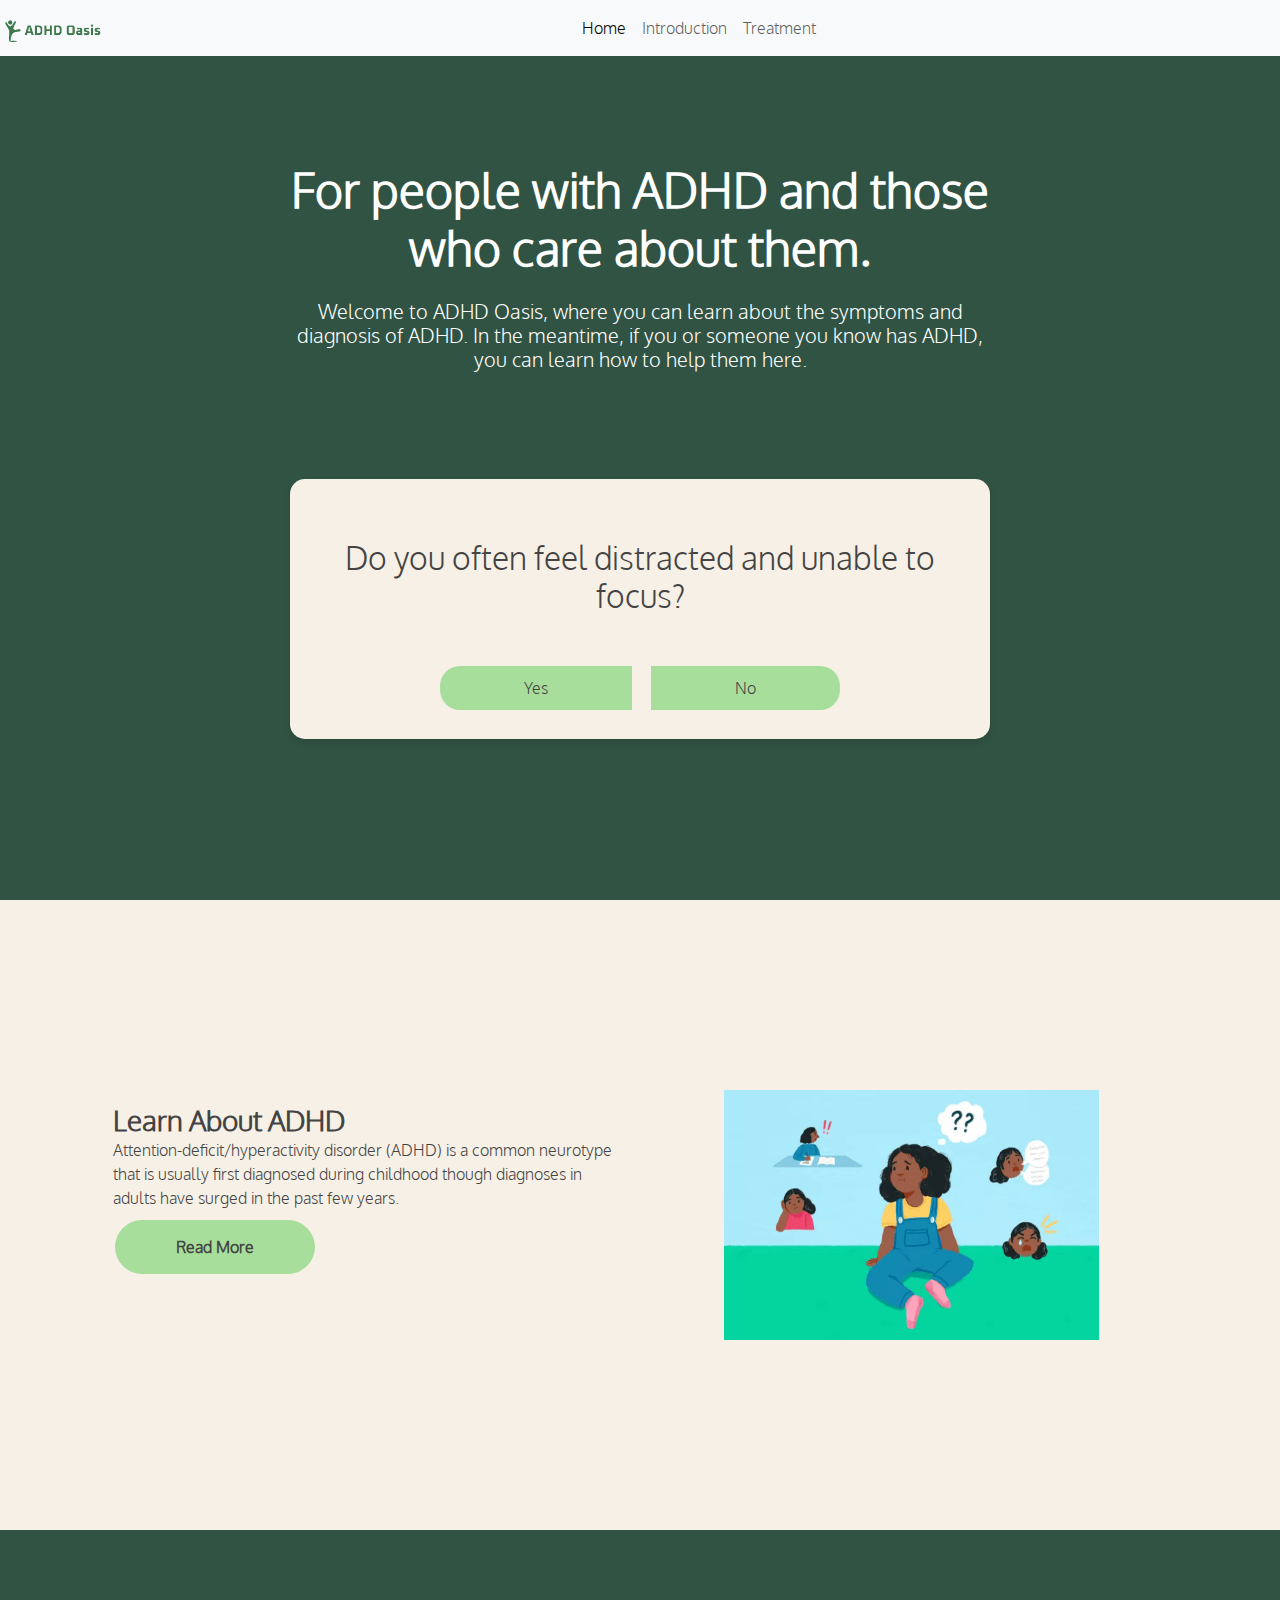
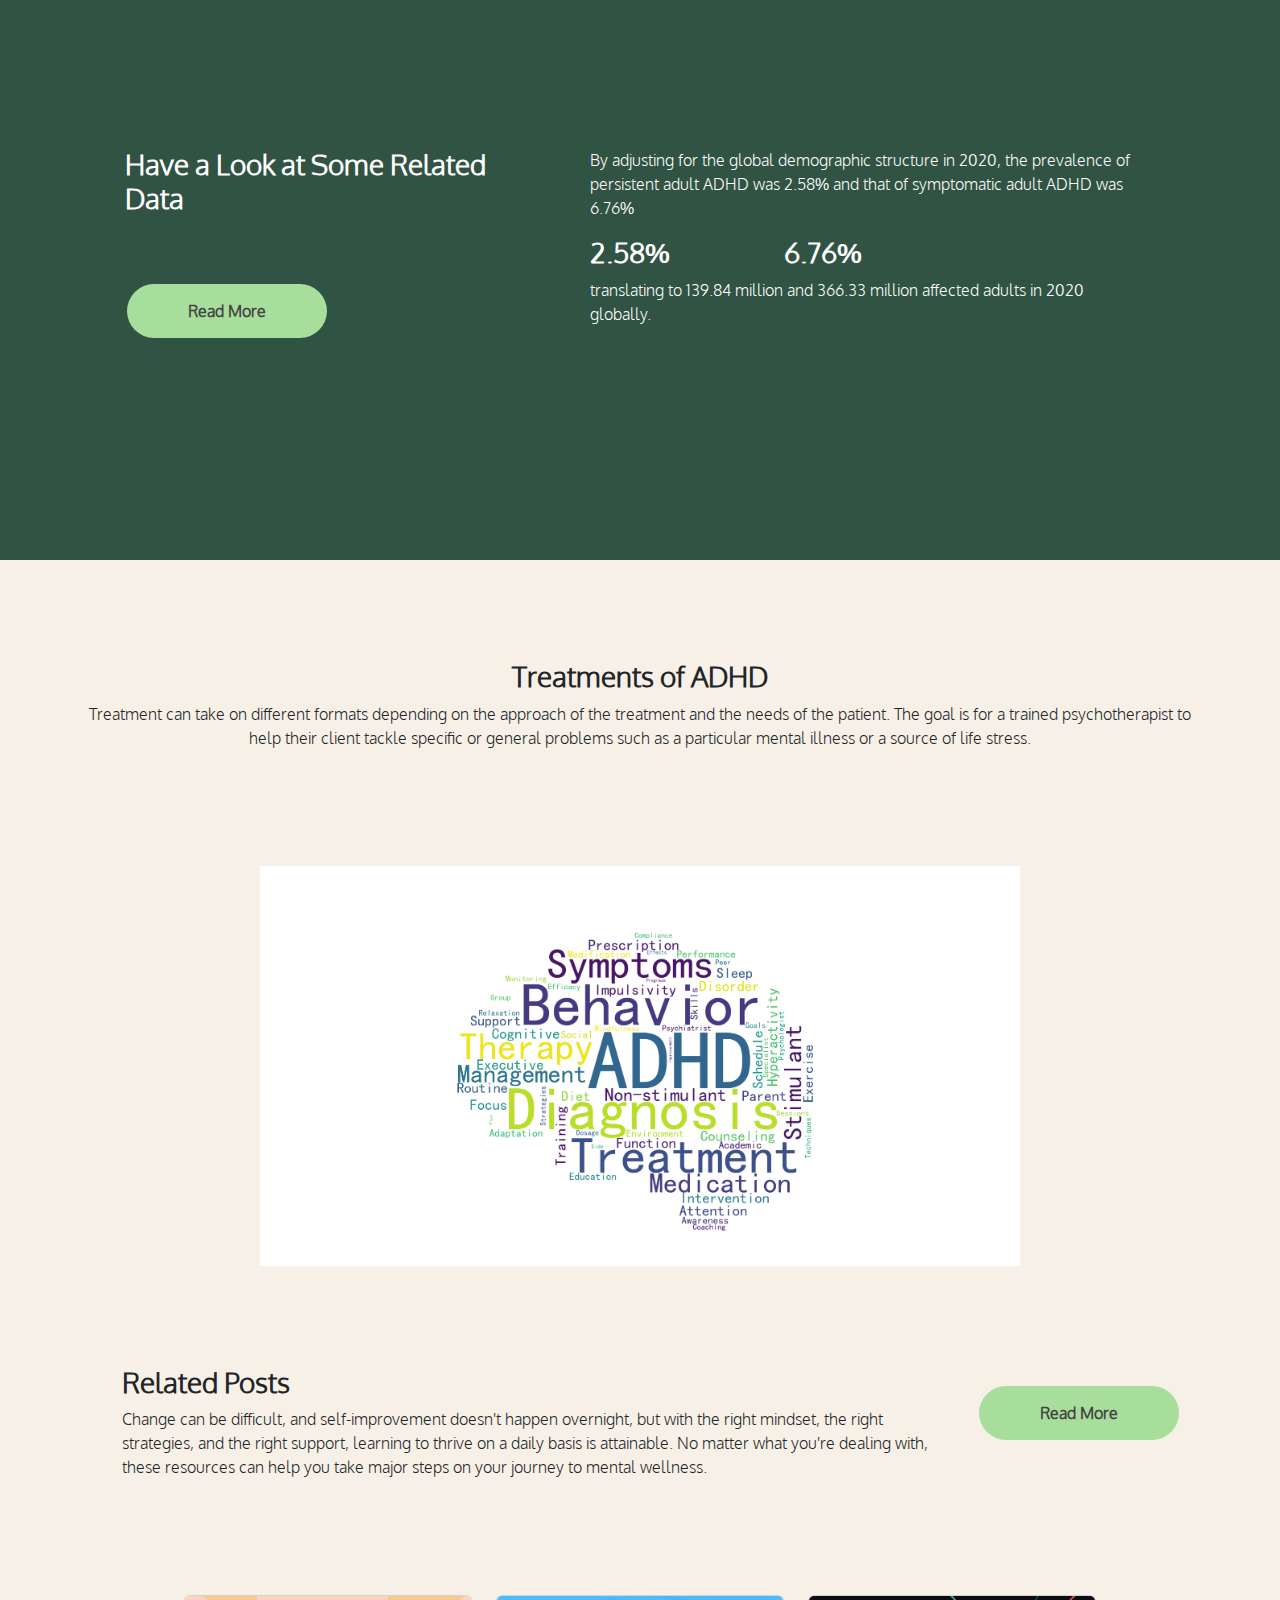
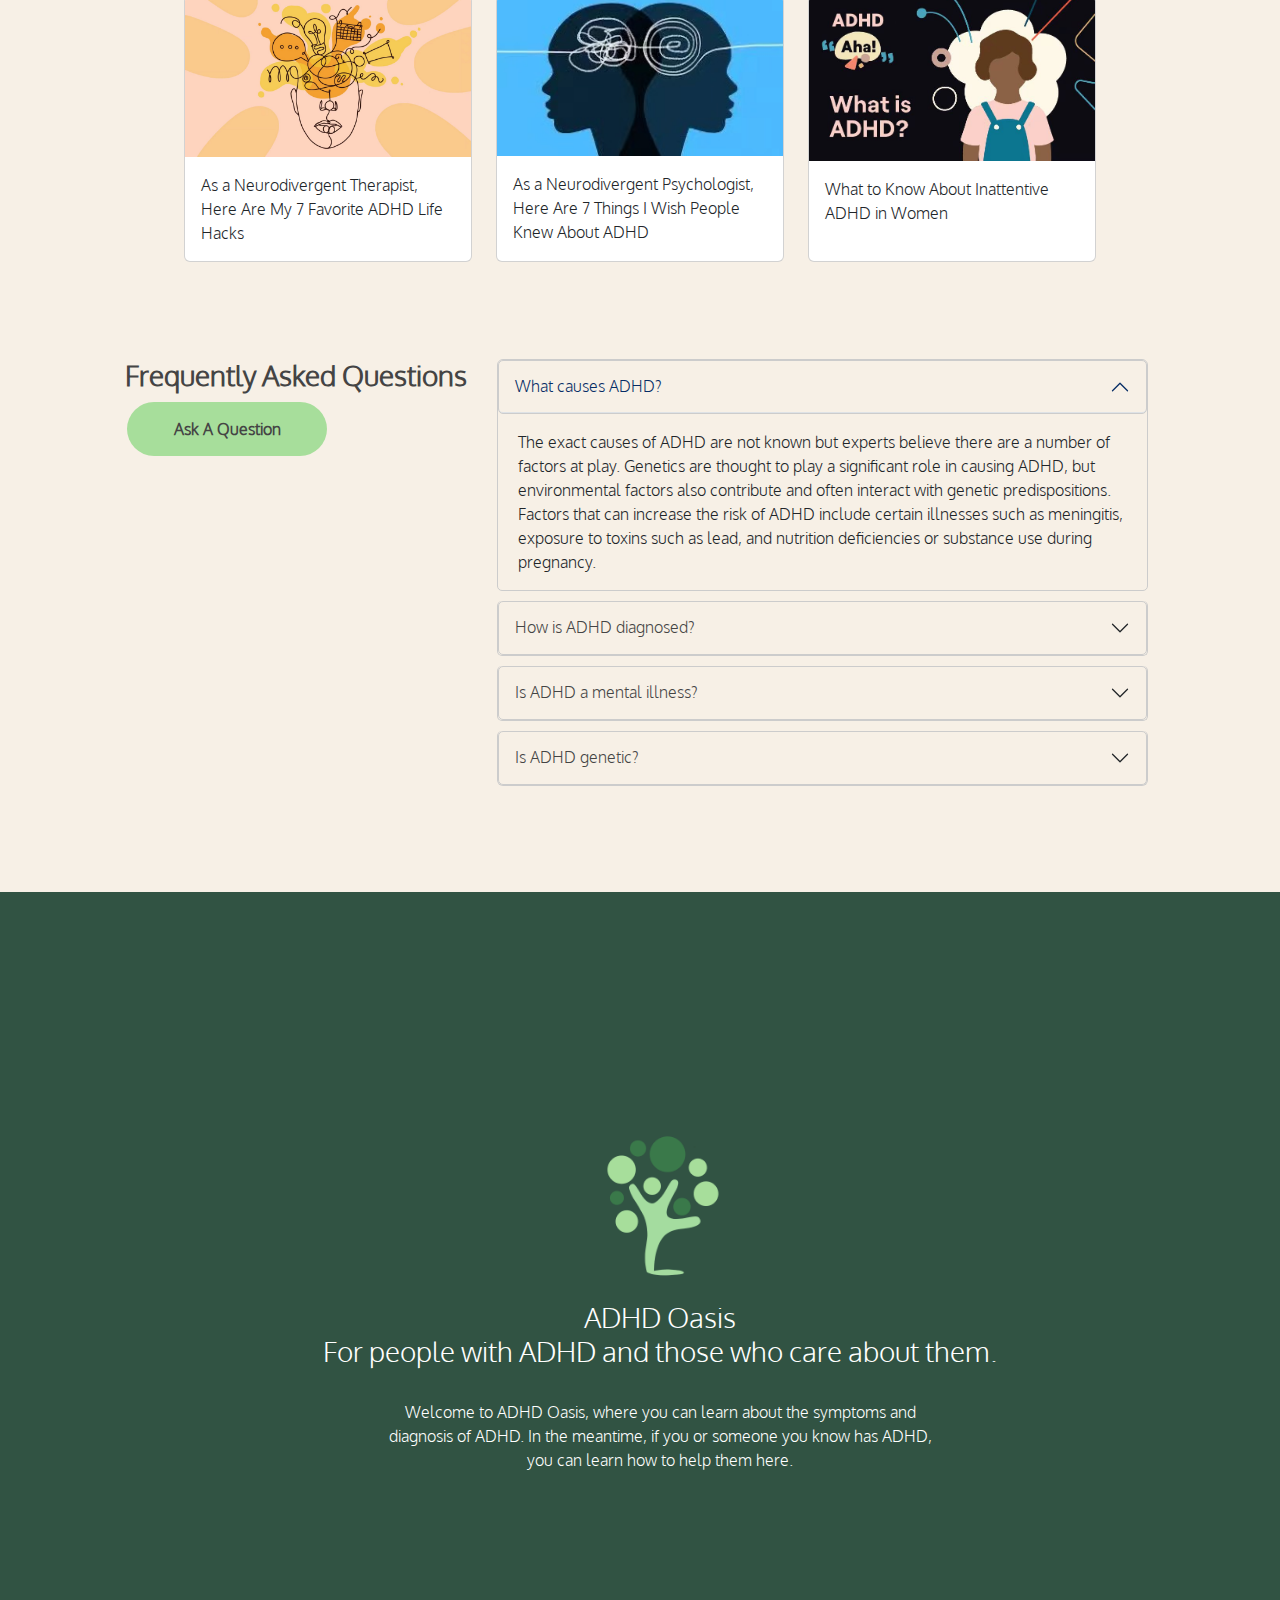
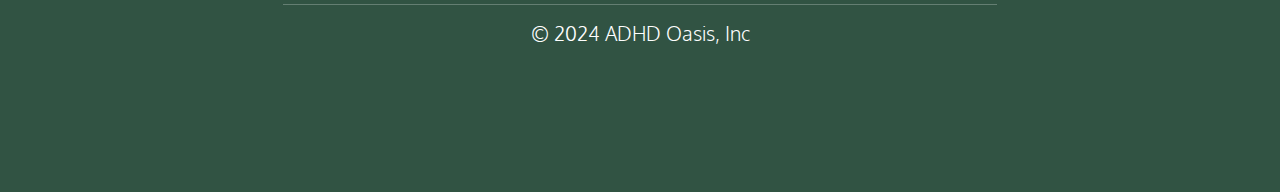
==== adhd/index.html @ ac468eb1 "Add files via upload" ====
<!DOCTYPE html>
<html lang="en" dir="ltr">
  <head>

<script async src="https://www.googletagmanager.com/gtag/js?id=G-T55W1DFLCY"></script>
<script>
window.dataLayer = window.dataLayer || [];
function gtag(){dataLayer.push(arguments);}
gtag('js', new Date());

gtag('config', 'G-T55W1DFLCY');
</script>
    <meta charset="utf-8">
    <title>ADHD Oasis</title>

      <link href="https://cdn.jsdelivr.net/npm/bootstrap@5.3.3/dist/css/bootstrap.min.css" rel="stylesheet" integrity="sha384-QWTKZyjpPEjISv5WaRU9OFeRpok6YctnYmDr5pNlyT2bRjXh0JMhjY6hW+ALEwIH" crossorigin="anonymous">
      <script src="https://cdn.jsdelivr.net/npm/bootstrap@5.3.3/dist/js/bootstrap.bundle.min.js" integrity="sha384-YvpcrYf0tY3lHB60NNkmXc5s9fDVZLESaAA55NDzOxhy9GkcIdslK1eN7N6jIeHz" crossorigin="anonymous"></script>
      <script src="https://cdn.jsdelivr.net/npm/@popperjs/core@2.11.8/dist/umd/popper.min.js" integrity="sha384-I7E8VVD/ismYTF4hNIPjVp/Zjvgyol6VFvRkX/vR+Vc4jQkC+hVqc2pM8ODewa9r" crossorigin="anonymous"></script>
      <script src="https://cdn.jsdelivr.net/npm/bootstrap@5.3.3/dist/js/bootstrap.min.js" integrity="sha384-0pUGZvbkm6XF6gxjEnlmuGrJXVbNuzT9qBBavbLwCsOGabYfZo0T0to5eqruptLy" crossorigin="anonymous"></script>
<link rel="stylesheet" href="https://cdnjs.cloudflare.com/ajax/libs/font-awesome/5.15.4/css/all.min.css">
     <script src="qa.js"></script>
       <link rel="stylesheet" href="qastyle.css">

  </head>

  <body>
    <nav class="navbar navbar-expand-lg navbar-light bg-body-tertiary fixed-top">
          <a class="navbar-brand" href="#">
              <img src="img/logo.png" alt="icon" width="auto" height="24" >
          </a>
          <div class="collapse navbar-collapse justify-content-center" id="navbarNav">
              <ul class="navbar-nav">
                  <li class="nav-item">
                      <a class="nav-link active" aria-current="page" href="#">Home</a>
                  </li>
                  <li class="nav-item">
                      <a class="nav-link" href="introduction.html">Introduction</a>
                  </li>
                  <li class="nav-item">
                      <a class="nav-link" href="Treat.html">Treatment</a>
                  </li>
              </ul>
          </div>

       </div>
      </nav>
<!-- one -->
<div class="section">
  <h1 class="text display-5">For people with ADHD and those<br> who care about them.</h1>
<h5 class="text2">Welcome to ADHD Oasis, where you can learn about the symptoms and<br> diagnosis of ADHD. In the meantime, if you or someone you know has ADHD,<br> you can learn how to help them here.</h5>
  <div class="question-container active">
      <h2 class="question" id="question">Do you often feel distracted and unable to focus?</h2>

      <div class="btn-group" id="btn-group">
          <button class="btn yes" onclick="nextQuestion('yes')">Yes</button>
          <button class="btn no" onclick="nextQuestion('no')">No</button>
      </div>
      <a href="introduction.html" class="btn learn-btn" id="learn-btn">Learn More</a>
  </div>
</div>
<!-- part 2-->
<div class="sectionW d-flex align-items-center" style="color: #444444;">
  <div class="row">
    <div class="col-lg-5 col-10 offset-1 p-3 mb-5 d-flex flex-column">
      <div class="content-wrapper d-flex flex-column justify-content-between flex-grow-1">
        <div>
          <h3 class="card-title"><strong>Learn About ADHD</strong> </h3>
          <p class="card-text">Attention-deficit/hyperactivity disorder (ADHD) is a common neurotype that is usually first diagnosed during childhood though diagnoses in adults have surged in the past few years.</p>
        </div>
        <div>
          <a href="introduction.html" class="radius-btn">Read More</a>
        </div>
      </div>
    </div>
    <div class="col-sm-5 d-flex align-items-center justify-content-center">
      <img src="img/lu0wm-161ya.gif" class="card-img" alt="...">
    </div>
  </div>
</div>
<!-- part 3 -->
<div class="sectionG d-flex align-items-center" style="color: #ffffff;">
  <div class="container">
    <div class="row g-0">
      <div class="col-sm-5 col-md-4 offset-1 d-flex flex-column align-items-start">
        <div class="content-wrapper d-flex flex-column justify-content-between flex-grow-1">
          <div>
            <h3 class="card-title"> <strong>Have a Look at Some Related Data</strong> </h3>
          </div>
          <div>
            <a href="Treat.html" class="radius-btn">Read More</a>
          </div>
        </div>
      </div>
      <div class="col-5 col-md-6 offset-1 d-flex flex-column align-items-stretch text-justify">
        <div class="row">
          <div class="col">
            <p>By adjusting for the global demographic structure in 2020, the prevalence of persistent adult ADHD was 2.58% and that of symptomatic adult ADHD was 6.76%</p>
          </div>
        </div>
        <div class="row">
          <div class="col-md-4">
            <h3> <strong>2.58%</strong> </h3>
          </div>
          <div class="col-md-4">
            <h3> <strong>6.76%</strong> </h3>
          </div>
        </div>
        <div class="row">
          <div class="col">
            <p>translating to 139.84 million and 366.33 million affected adults in 2020 globally.</p>
          </div>
        </div>
      </div>
    </div>
  </div>
</div>


 <!-- treat -->

 <div class="container">
  <div class="row text-center">
    <div class="col-12">
      <h3> <strong>Treatments of ADHD</strong> </h3>
    </div>
    <div class="col-12">
      <p >Treatment can take on different formats depending on the approach of the treatment and the needs of the patient. The goal is for a trained psychotherapist to help their client tackle specific or general problems such as a particular mental illness or a source of life stress.</p>
    </div>
  </div>
</div>
        <img class="treat-img" src="img/qa11.png" class="img-fluid w-200" alt="Image 3">


<!-- part 5 -->
<div class="container">
	<div class="row jumbotron">
		<div class=" col-xs-11 col-sm-11 col-md-9 col-lg-9 col-xl-9" id="postext">
    <h3> <strong>Related Posts</strong> </h3>
			<p >Change can be difficult, and self-improvement doesn't happen overnight, but with the right mindset, the right strategies, and the right support, learning to thrive on a daily basis is attainable. No matter what you're dealing with, these resources can help you take major steps on your journey to mental wellness.</p>
	</div>
	<div class="col-xs-12 col-sm-12 col-md-3 col-lg-3 col-xl-2">
		  <a href="Treat.html" class="radius-btn">Read More</a>
</div>
</div>
</div>

<div class="row">
  <div class="col-md-4">
    <div class="card h-100" style="width: 18rem;">
    <img src="img/qa1.jpg" class="card-img-top" alt="...">
    <div class="card-body">
      <p class="card-text">As a Neurodivergent Therapist, Here Are My 7 Favorite ADHD Life Hacks</p>
    </div>
  </div>
  </div>
  <div class="col-md-4">
    <div class="card h-100" style="width: 18rem;">
    <img src="img/qa3.jpg" class="card-img-top" alt="...">
    <div class="card-body">
      <p class="card-text">As a Neurodivergent Psychologist, Here Are 7 Things I Wish People Knew About ADHD</p>
    </div>
  </div>
  </div>
  <div class="col-md-4">
    <div class="card h-100" style="width: 18rem;">
    <img src="img/qa4.jpg" class="card-img-top" alt="...">
    <div class="card-body">
      <p class="card-text">What to Know About Inattentive ADHD in Women</p>
    </div>
  </div>
  </div>
    </div>

    <!-- qa -->
    <div class="sectionW d-flex align-items-center" style="color: #444444;">
      <div class="container">
        <div class="row g-0">
          <div class="col-sm-5 col-md-4 offset-1 d-flex flex-column align-items-start text-left">
            <h3 class="card-title"> <strong>Frequently Asked Questions</strong> </h3>
            <a href="#" class="radius-btn">Ask A Question</a>
          </div>
          <div class="col-6 col-md-7 d-flex flex-column align-items-stretch text-left">
            <div class="accordion" id="accordionExample">
              <div class="accordion-item">
                <h2 class="accordion-header" id="headingOne">
                  <button class="accordion-button" type="button" data-bs-toggle="collapse" data-bs-target="#collapseOne" aria-expanded="true" aria-controls="collapseOne">
                    What causes ADHD?
                  </button>
                </h2>
                <div id="collapseOne" class="accordion-collapse collapse show" aria-labelledby="headingOne" data-bs-parent="#accordionExample">
                  <div class="accordion-body">
                    The exact causes of ADHD are not known but experts believe there are a number of factors at play. Genetics are thought to play a significant role in causing ADHD, but environmental factors also contribute and often interact with genetic predispositions. Factors that can increase the risk of ADHD include certain illnesses such as meningitis, exposure to toxins such as lead, and nutrition deficiencies or substance use during pregnancy.
                  </div>
                </div>
              </div>
              <div class="accordion-item">
                <h2 class="accordion-header" id="headingTwo">
                  <button class="accordion-button collapsed" type="button" data-bs-toggle="collapse" data-bs-target="#collapseTwo" aria-expanded="false" aria-controls="collapseTwo">
                    How is ADHD diagnosed?
                  </button>
                </h2>
                <div id="collapseTwo" class="accordion-collapse collapse" aria-labelledby="headingTwo" data-bs-parent="#accordionExample">
                  <div class="accordion-body">
                    There is no simple lab test or questionnaire that can determine if a person has ADHD. Mental health professionals conduct an evaluation and can use a variety of tools including IQ tests, interviews, measures of attention, rating scales, and other assessments to evaluate symptoms and determine if they meet the criteria for diagnosis.
                  </div>
                </div>
              </div>
              <div class="accordion-item">
                <h2 class="accordion-header" id="headingThree">
                  <button class="accordion-button collapsed" type="button" data-bs-toggle="collapse" data-bs-target="#collapseThree" aria-expanded="false" aria-controls="collapseThree">
                    Is ADHD a mental illness?
                  </button>
                </h2>
                <div id="collapseThree" class="accordion-collapse collapse" aria-labelledby="headingThree" data-bs-parent="#accordionExample">
                  <div class="accordion-body">
                    ADHD is classified as a mental illness, but can also be described as a neurotype. It is important to recognize that mental illness is a broad term that refers to any type of condition that impacts a person's thoughts, moods, or behaviors. Because the three primary symptoms of ADHD—inattention, impulsivity, and hyperactivity—all impact these areas, ADHD is considered a form of mental illness.
                  </div>
                </div>
              </div>
              <div class="accordion-item">
                <h2 class="accordion-header" id="headingFour">
                  <button class="accordion-button collapsed" type="button" data-bs-toggle="collapse" data-bs-target="#collapseFour" aria-expanded="false" aria-controls="collapseFour">
                    Is ADHD genetic?
                  </button>
                </h2>
                <div id="collapseFour" class="accordion-collapse collapse" aria-labelledby="headingFour" data-bs-parent="#accordionExample">
                  <div class="accordion-body">
                    There is a strong genetic component to ADHD. Estimates suggest that the genetic heritability of the condition is over 70%. However, having a genetic predisposition does not necessarily mean that you will develop ADHD. Research has found that there are several genes that play a role and it is the interaction of these genes along with environmental influences that may cause the disorder.
                  </div>
                </div>
              </div>
            </div>
          </div>
        </div>
      </div>
  </div>


  <!--- Footer -->
  <div class="section" style="color: #ffffff;">
  <footer>
    <div class="container">
      <div class="row text-center">
        <div class="col-12">
          <img  src="img/logo1.png" alt="..." width="auto" height="150">
          <h3 style="margin-top: 20px">ADHD Oasis<br>For people with ADHD and those who care about them.</h3>
          <p><br>Welcome to ADHD Oasis, where you can learn about the symptoms and<br> diagnosis of ADHD. In the meantime, if you or someone you know has ADHD,<br> you can learn how to help them here.</p>
        </div>
      </div>
    </div>

  	<div class="container-fluid">
  		<div class="row text-center">
  			<div class="col-12">
  				<hr class="light">
  				<h5>&copy;  2024 ADHD Oasis, Inc </h5>
  			</div>
  		</div>
  	</div>
  </footer>
	</div>

  </body>
</html>
---- adhd/qastyle.css ----
@font-face {
  font-family: 'font'; /* 自定义字体名称 */
  src: url('font.ttf') format('truetype'); /* 引入字体文件的路径，可以是相对或者绝对路径 */
  font-weight: normal;
  font-style: normal;
}
.nav-icon{
  margin-left: 20px;


}
.section {
            height: 100vh; /* 每个板块高度为视窗高度 */
            width: 100%;
            background-color: #315343;
        }
.sectionW {
                    height: 70vh; /* 每个板块高度为视窗高度 */
                    width: 100%;
                    background-color: #F7F0E6;
                }
.sectionG {
              height: 70vh; /* 每个板块高度为视窗高度 */
              width: 100%;
              background-color: #315343;
                                }

body {
          display: flex;
          flex-direction: column;
          justify-content: center;
          align-items: center;
background-color: #F7F0E6;
          margin: 0;
          font-family: 'font', Arial, sans-serif; /* 将自定义字体应用在 body 元素上 */
      }

      .text{
        justify-content: center;
        color: white;
        margin-top: 30px;
        font-weight: bold;
      }
      .text2{
        justify-content: center;
        color: white;
        margin-top: 15px;
        font-weight: lighter;

      }
      .question-container {
        background-color: #F7F0E6;
        border-radius: 15px; /* 圆角 */
        box-shadow: 0 4px 8px rgba(0, 0, 0, 0.1); /* 阴影 */
        padding: 20px;
        max-width: 700px;
        width: 80%;
        height: 260px;

        margin-bottom: 30px;
        text-align: center; /* 水平居中 */
    }
      .question-container, .info-container {
          text-align: center;
          display: none;
          margin-top: 100px;

      }
      .question-container.active, .info-container.active {
          display: block;
      }
      .question {
          font-size: 2em;
          margin-bottom: 20px;
          color: #444444;
          margin-top: 40px;
      }
      .section {
        text-align: center;
        text-align: center;
    display: flex;
    flex-direction: column;
    align-items: center; /* 垂直居中 */
    justify-content: center;
    min-height: 100vh; /* 使内容垂直居中 */
    }

    .btn-group {
        display: flex;
        justify-content: center; /* 水平居中 */
        gap: 20px; /* 按钮之间的间隙 */
        width: 400px;
        margin-top: 50px;
        margin-bottom: 300px;
        margin-left: 130px;
    }

    .btn {
        border-radius: 20px; /* 圆角 */
        padding: 10px 20px;
        font-size: 16px;
        background-color: #A7DE9B;
        color: #444444;
        border: none; /* 移除默认边框 */
        cursor: pointer; /* 鼠标指针变为手型 */
    }

    .btn:hover {
        background-color: #3A794A; /* 悬停时的颜色 */
    }

    .learn-btn {
        display: none;
        width: 200px;
        margin-top: 50px;
        margin-bottom: 300px;
        background-color: #A7DE9B;
        color: #444444;
        border: none; /* 移除默认边框 */
        cursor: pointer; /* 鼠标指针变为手型 */
        border-radius: 20px; /* 圆角 */
        text-align: center;
        padding: 10px 20px;
        font-size: 16px;
        text-decoration: none; /* 移除链接默认下划线 */
        margin-left: 220px;
    }

    .learn-btn.active {
        display: block;
        background-color: #A7DE9B;
    }

    .learn-btn:hover {
        background-color: #3A794A; /* 悬停时的颜色 */
    }
.radius-btn{
  background-color: #A7DE9B; /* 绿色背景 */
           border: none;
           color:#444444;
           padding: 15px 32px;
           text-align: center;
           text-decoration: none;
           display: inline-block;
           font-size: 16px;
           margin: 4px 2px;
           cursor: pointer;
           width: 200px;
           border-radius: 30px; /* 圆角 */
           font-weight: bold;
           margin-top: 20px;

}
.radius-btn:hover{
  background-color: #3A794A;
}
/*  */
.sectionG .col-sm-5 .card-title,
.sectionG .col-sm-5  {
  text-align: left;
}
.sectionG .col-6 p {
  text-align: justify;
}
.sectionG .radius-btn {
  display: inline-block;
  margin-top: 10px;
}
/*  */
.sectionW .col-sm-5 .card-title,
.sectionW .col-sm-5  {
  text-align: left;
}
.sectionW .accordion .accordion-item .accordion-header .accordion-button,
.sectionW .accordion .accordion-item .accordion-body {
  text-align: left;
}
.sectionW .radius-btn {
  display: inline-block;
  margin-top: 10px;
}

#postext{
margin-left: 40px;
}

/*  */
.container{
  margin: 20px;
  margin-top: 100px;
  margin-bottom: 100px;

}
.accordion-item {
    background-color: transparent;
    border: 1px solid #ccc; /* 添加边框 */
    border-radius: 5px; /* 可选：添加圆角 */
    margin-bottom: 10px; /* 可选：添加间距 */
  }
  .accordion-button {
    width: 100%;
    text-align: left;
    padding: 1rem;
    background-color: #F7F0E6; /* 设置按钮的背景色 */
    border: 1px solid #ccc; /* 设置按钮的边框 */
    border-radius: 5px; /* 可选：添加圆角 */
    color: #444444; /* 设置按钮的文字颜色 */
  }
  .accordion-button.collapsed {
    background-color: #F7F0E6; /* 收起状态的背景色 */
  }
  .accordion-button:not(.collapsed) {
    background-color: #F7F0E6; /* 展开时的背景色 */
  }
  .accordion-button:focus {
    box-shadow: none; /* 移除选中时的默认阴影效果 */
  }



  /* img */
  .card-img{
    height: 250px;
    width: auto;
  }
  .treat-img{
    height: 400px;
    width: auto;
  }
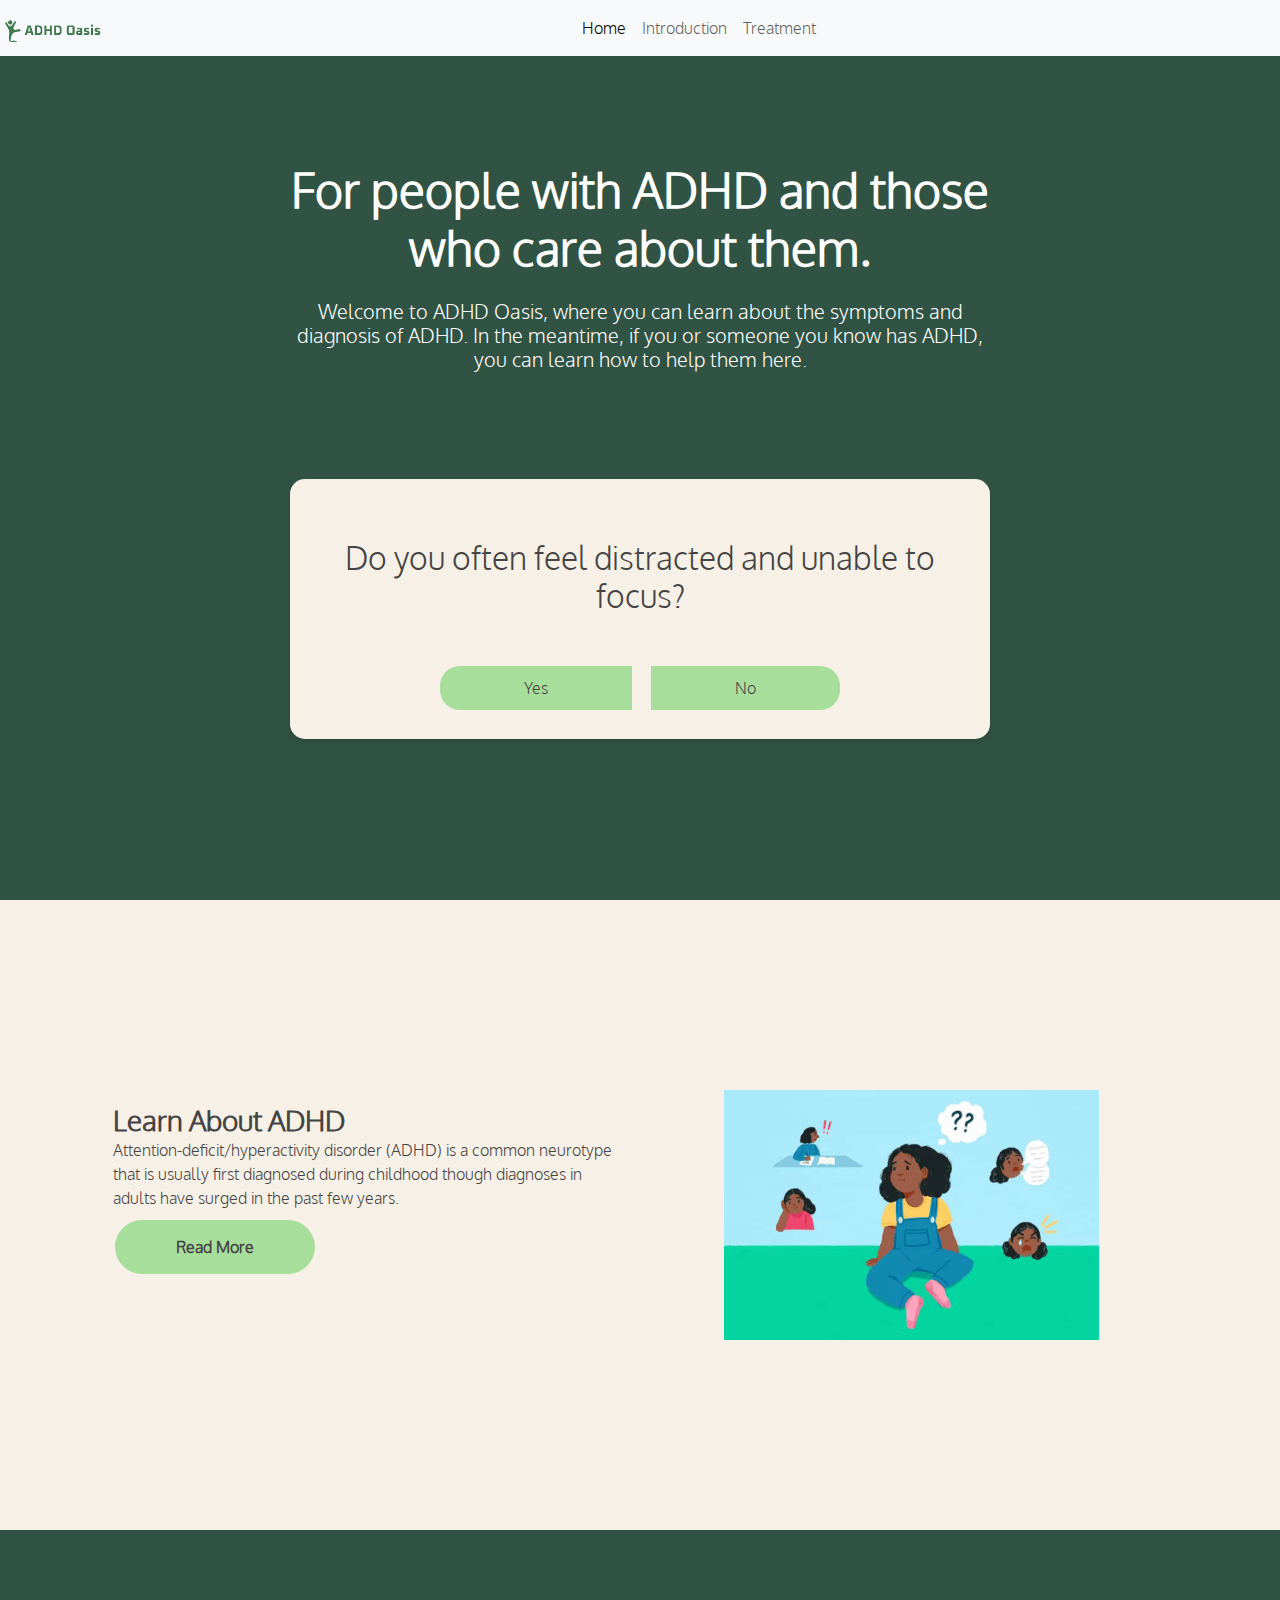
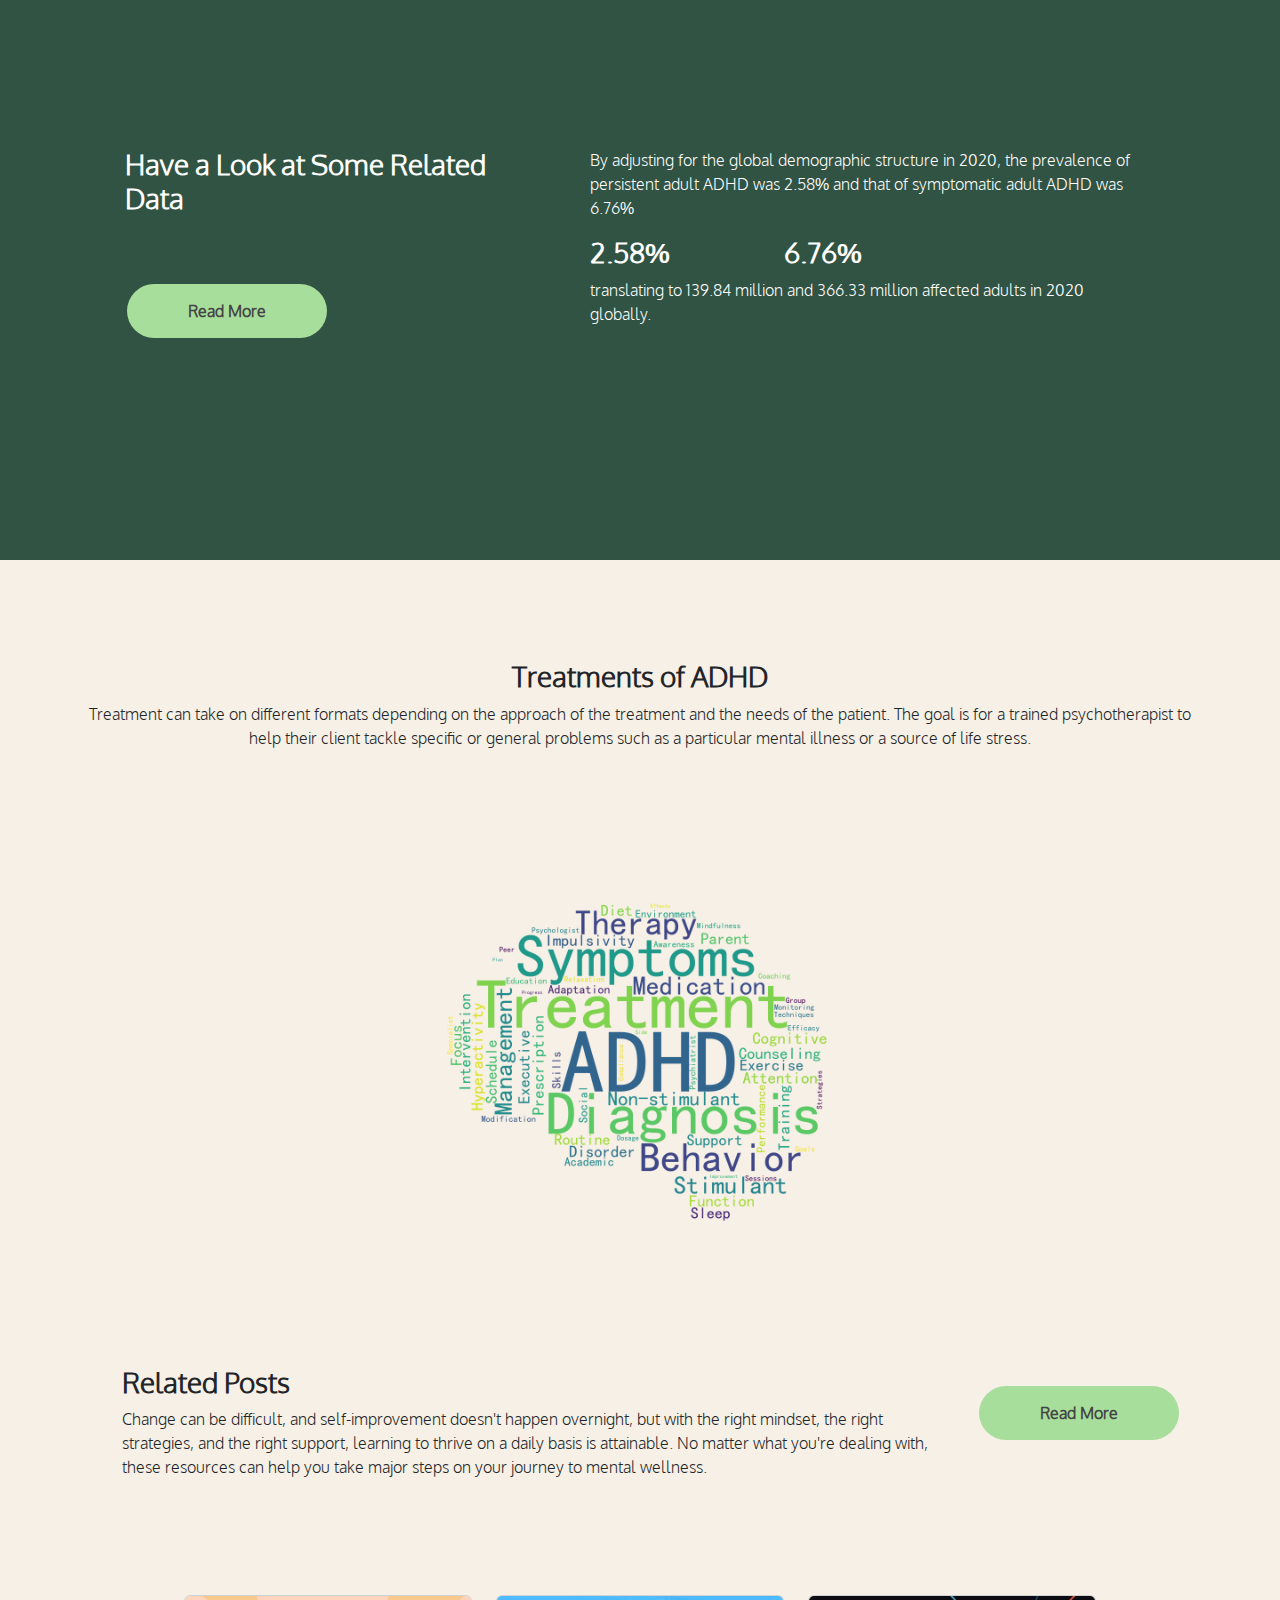
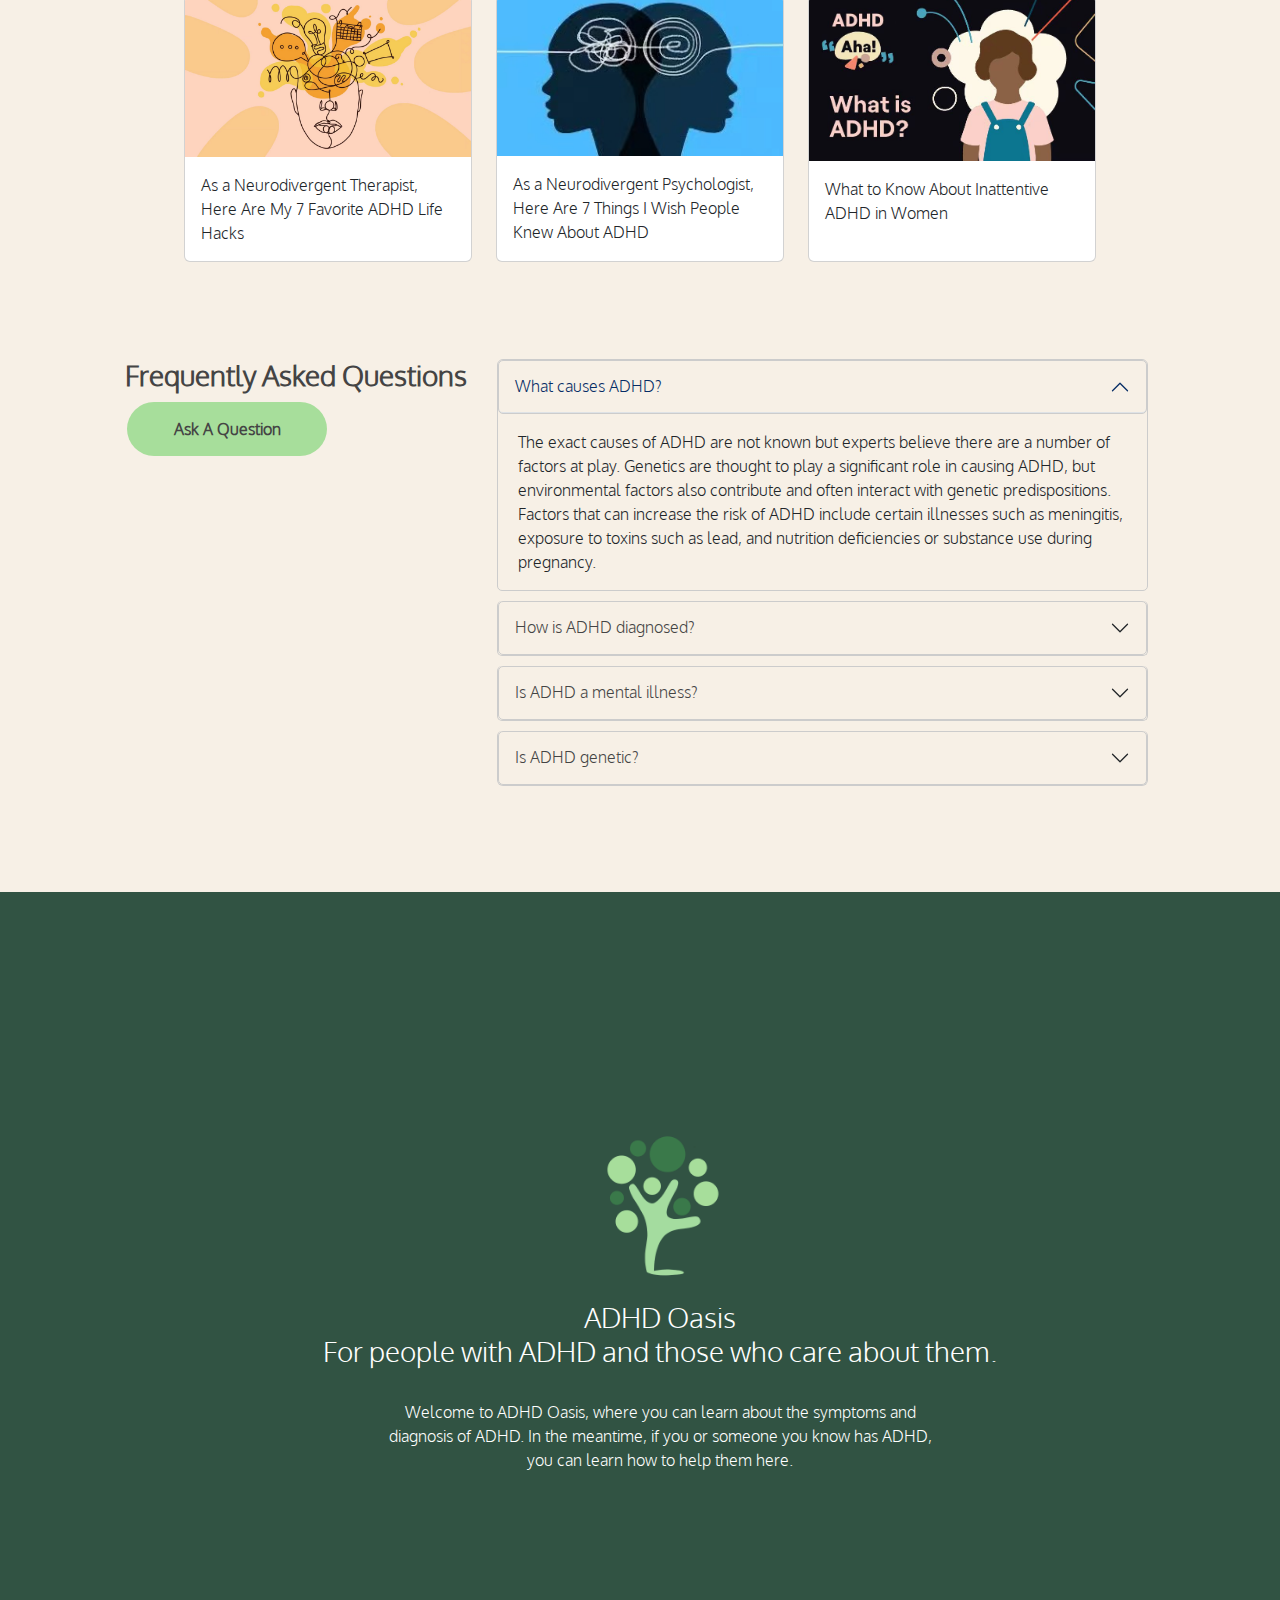
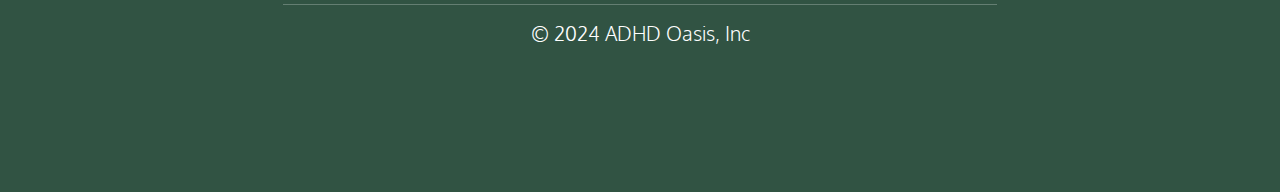
==== commit 96a1628b: "old index.html" ====
(no text change in the page or its own stylesheets)
